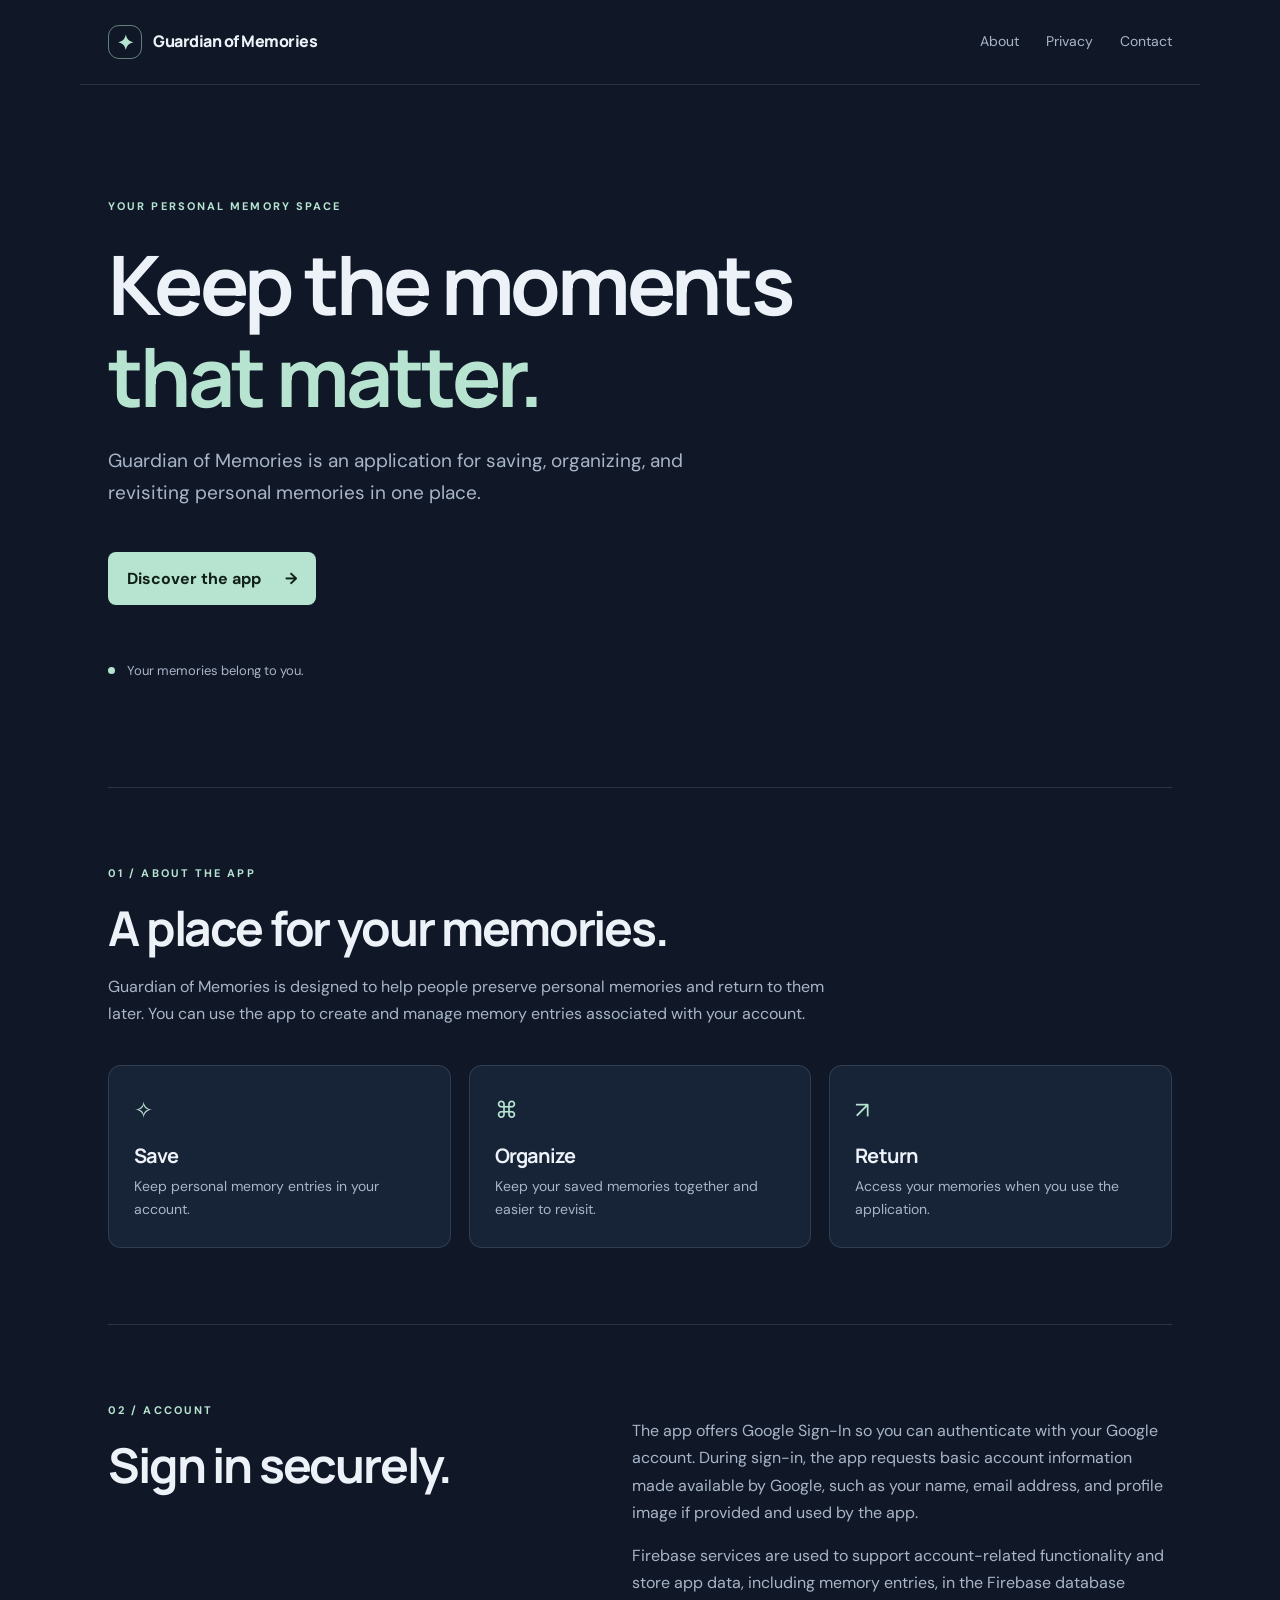
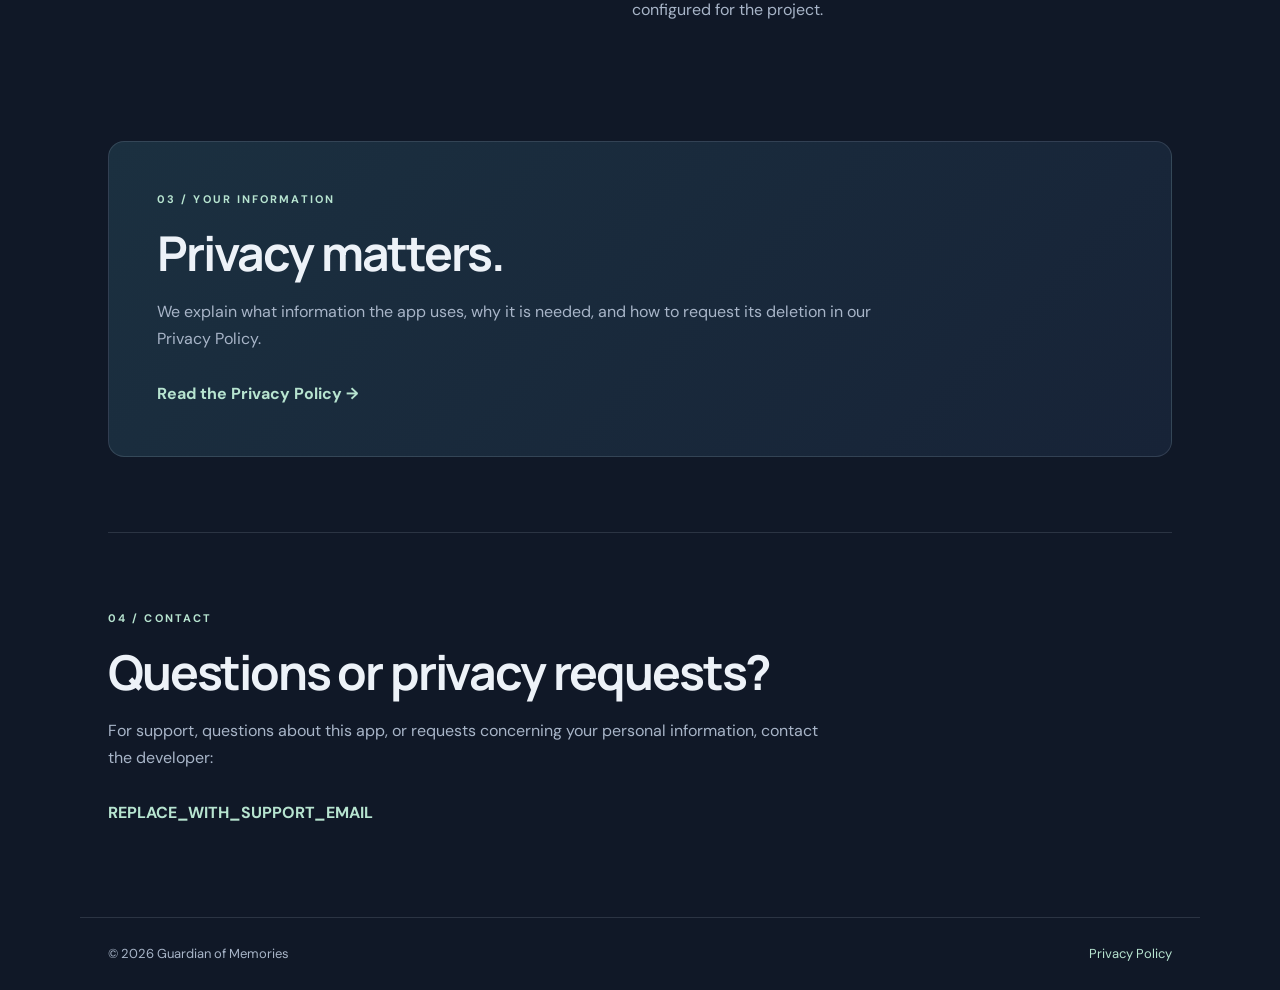
==== index.html @ 55e21ad6 "Add files via upload" ====
<!doctype html>
<html lang="en">
<head>
  <meta charset="utf-8">
  <meta name="viewport" content="width=device-width, initial-scale=1">
  <meta name="description" content="Guardian of Memories helps you keep, organize, and revisit the memories that matter to you.">
  <meta name="theme-color" content="#101827">
  <title>Guardian of Memories — Keep what matters</title>
  <link rel="stylesheet" href="./assets/style.css">
</head>
<body>
  <header class="site-header">
    <a class="brand" href="./" aria-label="Guardian of Memories home">
      <span class="brand-mark" aria-hidden="true">✦</span>
      <span>Guardian of Memories</span>
    </a>
    <nav aria-label="Main navigation">
      <a href="#about">About</a>
      <a href="#privacy">Privacy</a>
      <a href="mailto:REPLACE_WITH_SUPPORT_EMAIL">Contact</a>
    </nav>
  </header>

  <main>
    <section class="hero">
      <div class="eyebrow">YOUR PERSONAL MEMORY SPACE</div>
      <h1>Keep the moments<br><span>that matter.</span></h1>
      <p class="lead">Guardian of Memories is an application for saving, organizing, and revisiting personal memories in one place.</p>
      <a class="primary-link" href="#about">Discover the app <span aria-hidden="true">→</span></a>
      <div class="hero-note"><span class="dot"></span> Your memories belong to you.</div>
    </section>

    <section class="content-section" id="about">
      <div class="section-kicker">01 / ABOUT THE APP</div>
      <h2>A place for your memories.</h2>
      <p>Guardian of Memories is designed to help people preserve personal memories and return to them later. You can use the app to create and manage memory entries associated with your account.</p>
      <div class="feature-grid">
        <article class="feature">
          <div class="feature-icon">✧</div>
          <h3>Save</h3>
          <p>Keep personal memory entries in your account.</p>
        </article>
        <article class="feature">
          <div class="feature-icon">⌘</div>
          <h3>Organize</h3>
          <p>Keep your saved memories together and easier to revisit.</p>
        </article>
        <article class="feature">
          <div class="feature-icon">↗</div>
          <h3>Return</h3>
          <p>Access your memories when you use the application.</p>
        </article>
      </div>
    </section>

    <section class="content-section split" id="account">
      <div>
        <div class="section-kicker">02 / ACCOUNT</div>
        <h2>Sign in securely.</h2>
      </div>
      <div>
        <p>The app offers Google Sign-In so you can authenticate with your Google account. During sign-in, the app requests basic account information made available by Google, such as your name, email address, and profile image if provided and used by the app.</p>
        <p>Firebase services are used to support account-related functionality and store app data, including memory entries, in the Firebase database configured for the project.</p>
      </div>
    </section>

    <section class="privacy-panel" id="privacy">
      <div class="section-kicker">03 / YOUR INFORMATION</div>
      <h2>Privacy matters.</h2>
      <p>We explain what information the app uses, why it is needed, and how to request its deletion in our Privacy Policy.</p>
      <a class="text-link" href="./privacy/">Read the Privacy Policy <span aria-hidden="true">→</span></a>
    </section>

    <section class="content-section contact-section">
      <div class="section-kicker">04 / CONTACT</div>
      <h2>Questions or privacy requests?</h2>
      <p>For support, questions about this app, or requests concerning your personal information, contact the developer:</p>
      <a class="text-link" href="mailto:REPLACE_WITH_SUPPORT_EMAIL">REPLACE_WITH_SUPPORT_EMAIL</a>
    </section>
  </main>

  <footer>
    <span>© <span id="year">2026</span> Guardian of Memories</span>
    <a href="./privacy/">Privacy Policy</a>
  </footer>
</body>
</html>
---- assets/style.css ----
@import url('https://fonts.googleapis.com/css2?family=DM+Sans:wght@400;500;600;700&family=Manrope:wght@400;500;600;700;800&display=swap');
:root{--bg:#101827;--panel:#172337;--text:#edf2f8;--muted:#a8b5c8;--accent:#b7e4d0;--line:rgba(225,238,250,.13)}
*{box-sizing:border-box}
html{scroll-behavior:smooth}
body{margin:0;background:var(--bg);color:var(--text);font-family:"DM Sans",Arial,sans-serif;line-height:1.7}
a{color:var(--accent);text-decoration:none}
a:hover{text-decoration:underline}
.site-header{max-width:1120px;margin:auto;padding:25px 28px;display:flex;align-items:center;justify-content:space-between;border-bottom:1px solid var(--line)}
.brand{display:flex;gap:11px;align-items:center;color:var(--text);font-family:Manrope,sans-serif;font-weight:800;letter-spacing:-.03em}
.brand-mark{display:grid;place-items:center;width:34px;height:34px;border:1px solid rgba(183,228,208,.5);border-radius:11px;color:var(--accent);font-size:20px}
nav{display:flex;gap:27px;font-size:14px}
nav a{color:var(--muted)}
main{max-width:1120px;margin:auto;padding:0 28px}
.hero{padding:112px 0 105px;max-width:790px}
.eyebrow,.section-kicker{color:var(--accent);font-size:11px;font-weight:700;letter-spacing:.19em}
h1,h2,h3{font-family:Manrope,Arial,sans-serif;line-height:1.12;letter-spacing:-.045em}
.hero h1{font-size:clamp(48px,8vw,82px);margin:23px 0}
.hero h1 span{color:var(--accent)}
.lead{max-width:610px;color:var(--muted);font-size:19px;line-height:1.65}
.primary-link{display:inline-flex;gap:24px;align-items:center;margin-top:25px;padding:13px 19px;background:var(--accent);color:#102019;border-radius:8px;font-weight:700}
.hero-note{margin-top:55px;color:var(--muted);font-size:13px}
.dot{display:inline-block;width:7px;height:7px;border-radius:50%;background:var(--accent);margin:0 9px 1px 0}
.content-section{padding:76px 0;border-top:1px solid var(--line)}
.content-section h2,.privacy-panel h2{font-size:clamp(32px,5vw,48px);margin:18px 0}
.content-section>p,.split p,.privacy-panel>p{max-width:720px;color:var(--muted)}
.feature-grid{display:grid;grid-template-columns:repeat(3,1fr);gap:18px;margin-top:38px}
.feature{padding:25px;background:var(--panel);border:1px solid var(--line);border-radius:13px}
.feature-icon{color:var(--accent);font-size:23px}
.feature h3{font-size:20px;margin:15px 0 7px}
.feature p{color:var(--muted);font-size:14px;margin:0}
.split{display:grid;grid-template-columns:1fr 1.15fr;gap:55px}
.privacy-panel{margin:25px 0 75px;padding:48px;background:linear-gradient(135deg,#1b3040,#172337);border:1px solid var(--line);border-radius:16px}
.text-link{display:inline-block;margin-top:12px;font-weight:700}
.contact-section{padding-bottom:90px}
footer{max-width:1120px;margin:auto;padding:25px 28px;border-top:1px solid var(--line);display:flex;justify-content:space-between;color:var(--muted);font-size:13px}
.policy-main{max-width:850px;padding-top:76px;padding-bottom:80px}
.policy-title{font-size:clamp(43px,7vw,66px);margin:16px 0}
.policy-intro{font-size:18px;color:var(--muted);max-width:740px}
.updated{font-size:13px;color:#8e9eb4;margin:25px 0 48px}
.policy{border-top:1px solid var(--line);padding-top:25px}
.policy h2{font-size:22px;letter-spacing:-.025em;margin:37px 0 12px}
.policy p,.policy li{color:#c1ccda}
.policy ul{padding-left:23px}
.policy li{padding:4px 0}
.policy strong{color:var(--text)}
.back-link{margin-top:50px}
@media(max-width:700px){.site-header{align-items:flex-start;gap:20px;flex-direction:column}nav{gap:18px;flex-wrap:wrap}.hero{padding:78px 0}.feature-grid,.split{grid-template-columns:1fr}.split{gap:12px}.privacy-panel{padding:28px 23px}.content-section{padding:55px 0}footer{gap:12px;flex-wrap:wrap}}
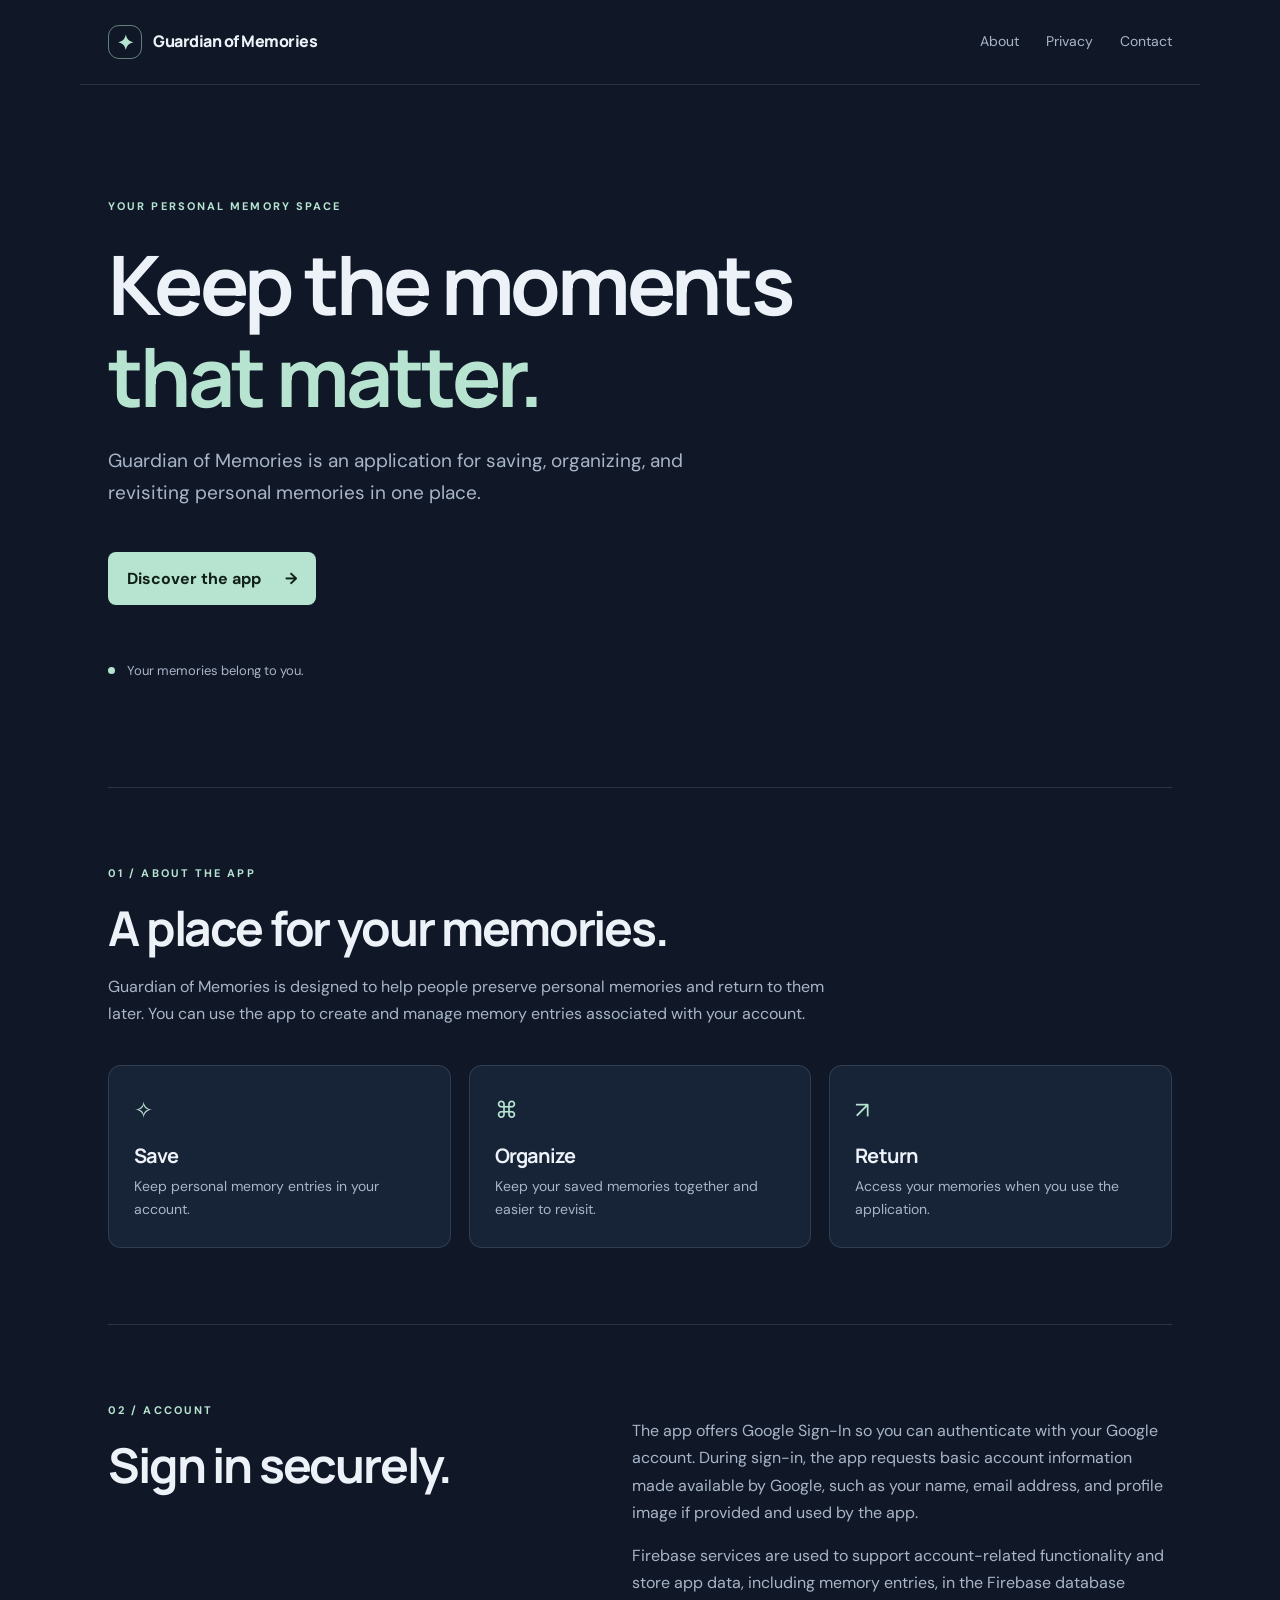
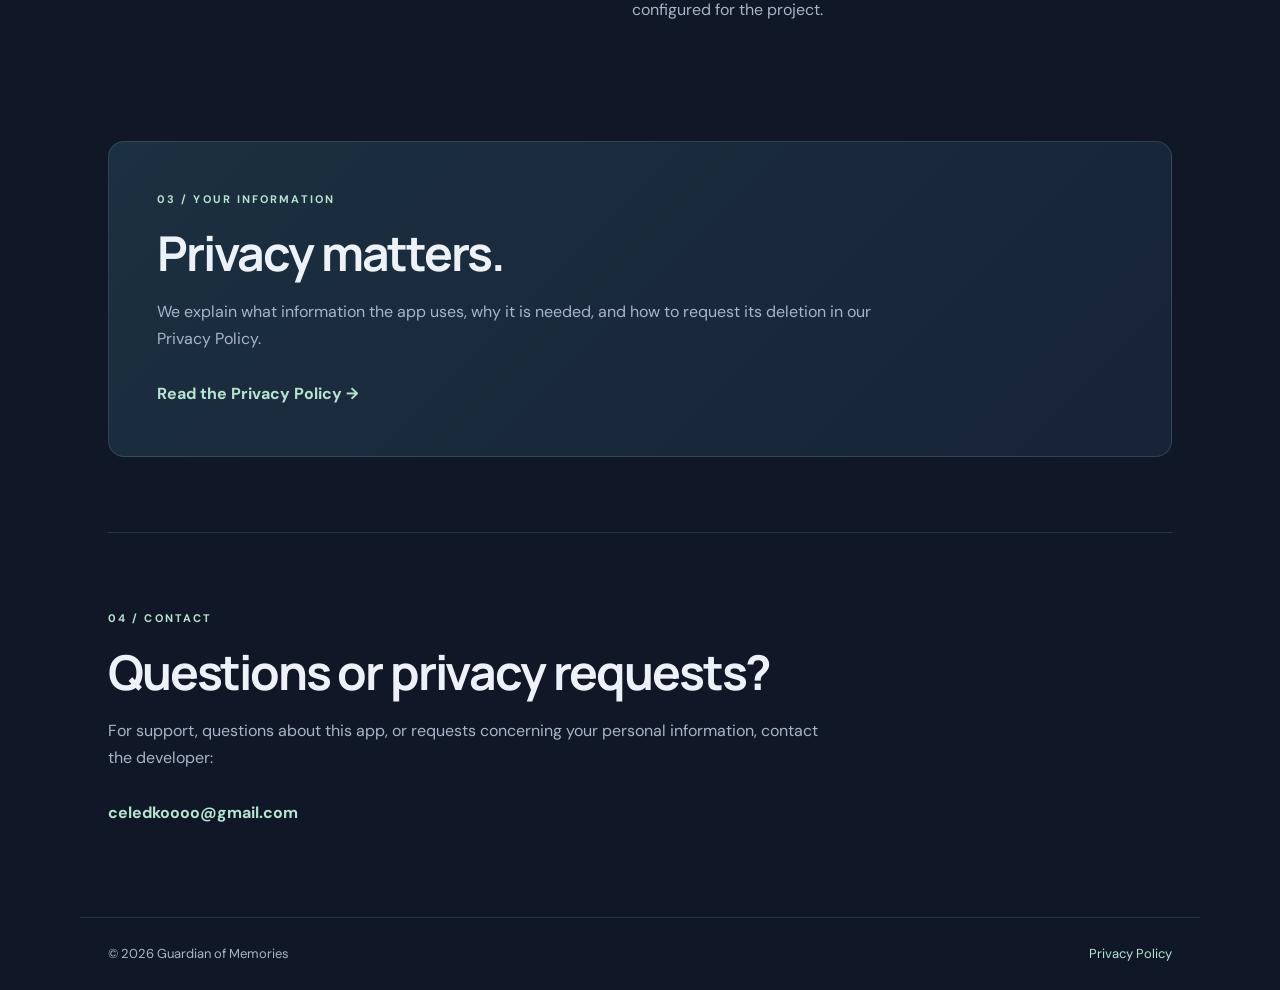
==== commit f5e2abad: "Update index.html" ====
--- a/index.html
+++ b/index.html
@@ -17,7 +17,7 @@
     <nav aria-label="Main navigation">
       <a href="#about">About</a>
       <a href="#privacy">Privacy</a>
-      <a href="mailto:REPLACE_WITH_SUPPORT_EMAIL">Contact</a>
+      <a href="mailto:celedkoooo@gmail.com">Contact</a>
     </nav>
   </header>
 
@@ -75,7 +75,7 @@
       <div class="section-kicker">04 / CONTACT</div>
       <h2>Questions or privacy requests?</h2>
       <p>For support, questions about this app, or requests concerning your personal information, contact the developer:</p>
-      <a class="text-link" href="mailto:REPLACE_WITH_SUPPORT_EMAIL">REPLACE_WITH_SUPPORT_EMAIL</a>
+      <a class="text-link" href="mailto:celedkoooo@gmail.com">celedkoooo@gmail.com</a>
     </section>
   </main>
 
